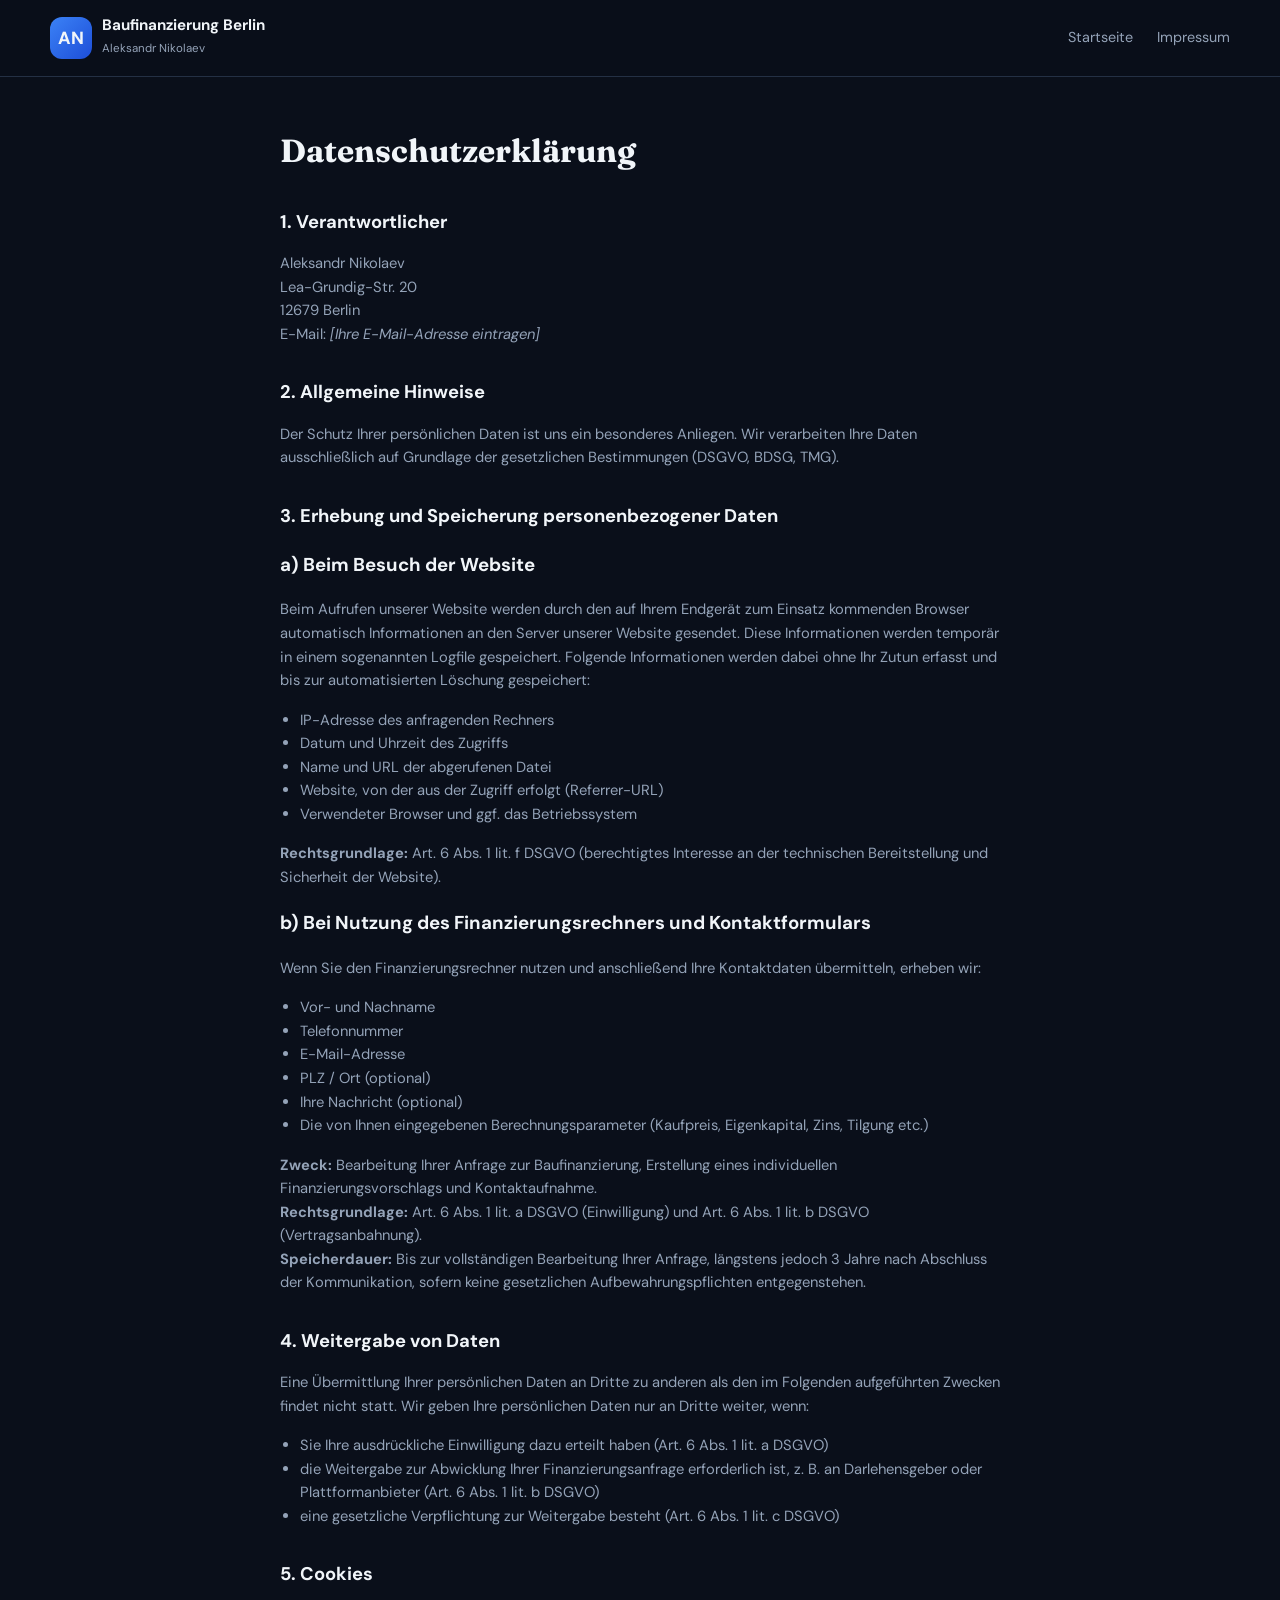
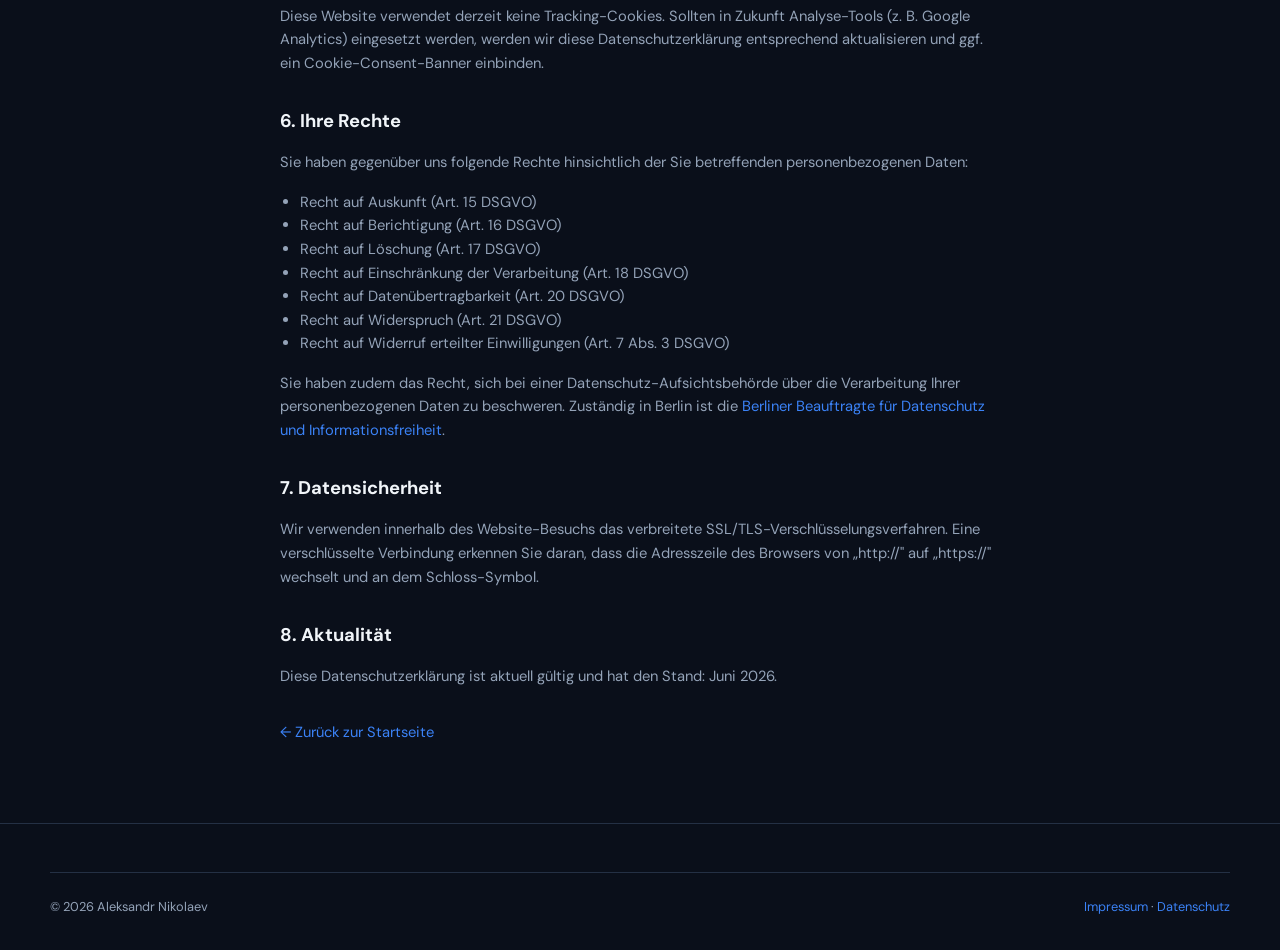
==== datenschutz.html @ 11df151f "Add Baufinanzierung Berlin landing page with calculator and SEO - Responsive landing page for Immobi" ====
<!DOCTYPE html>
<html lang="de">
<head>
  <meta charset="UTF-8">
  <meta name="viewport" content="width=device-width, initial-scale=1.0">
  <title>Datenschutzerklärung | Baufinanzierung Berlin — Aleksandr Nikolaev</title>
  <meta name="robots" content="noindex, follow">
  <link rel="canonical" href="https://www.example.de/datenschutz.html">
  <link rel="preconnect" href="https://fonts.googleapis.com">
  <link rel="preconnect" href="https://fonts.gstatic.com" crossorigin>
  <link href="https://fonts.googleapis.com/css2?family=DM+Sans:wght@400;600;700&family=Fraunces:wght@600&display=swap" rel="stylesheet">
  <link rel="stylesheet" href="css/main.css">
</head>
<body>
  <header class="site-header">
    <div class="container header-inner">
      <a href="index.html" class="logo">
        <div class="logo-mark">AN</div>
        <div class="logo-text">
          <strong>Baufinanzierung Berlin</strong>
          <span>Aleksandr Nikolaev</span>
        </div>
      </a>
      <nav class="nav">
        <a href="index.html">Startseite</a>
        <a href="impressum.html">Impressum</a>
      </nav>
    </div>
  </header>

  <main class="container legal-page">
    <h1>Datenschutzerklärung</h1>

    <h2>1. Verantwortlicher</h2>
    <p>
      Aleksandr Nikolaev<br>
      Lea-Grundig-Str. 20<br>
      12679 Berlin<br>
      E-Mail: <em>[Ihre E-Mail-Adresse eintragen]</em>
    </p>

    <h2>2. Allgemeine Hinweise</h2>
    <p>
      Der Schutz Ihrer persönlichen Daten ist uns ein besonderes Anliegen. Wir verarbeiten Ihre Daten
      ausschließlich auf Grundlage der gesetzlichen Bestimmungen (DSGVO, BDSG, TMG).
    </p>

    <h2>3. Erhebung und Speicherung personenbezogener Daten</h2>
    <h3>a) Beim Besuch der Website</h3>
    <p>
      Beim Aufrufen unserer Website werden durch den auf Ihrem Endgerät zum Einsatz kommenden Browser
      automatisch Informationen an den Server unserer Website gesendet. Diese Informationen werden
      temporär in einem sogenannten Logfile gespeichert. Folgende Informationen werden dabei ohne Ihr
      Zutun erfasst und bis zur automatisierten Löschung gespeichert:
    </p>
    <ul>
      <li>IP-Adresse des anfragenden Rechners</li>
      <li>Datum und Uhrzeit des Zugriffs</li>
      <li>Name und URL der abgerufenen Datei</li>
      <li>Website, von der aus der Zugriff erfolgt (Referrer-URL)</li>
      <li>Verwendeter Browser und ggf. das Betriebssystem</li>
    </ul>
    <p>
      <strong>Rechtsgrundlage:</strong> Art. 6 Abs. 1 lit. f DSGVO (berechtigtes Interesse an der
      technischen Bereitstellung und Sicherheit der Website).
    </p>

    <h3>b) Bei Nutzung des Finanzierungsrechners und Kontaktformulars</h3>
    <p>Wenn Sie den Finanzierungsrechner nutzen und anschließend Ihre Kontaktdaten übermitteln, erheben wir:</p>
    <ul>
      <li>Vor- und Nachname</li>
      <li>Telefonnummer</li>
      <li>E-Mail-Adresse</li>
      <li>PLZ / Ort (optional)</li>
      <li>Ihre Nachricht (optional)</li>
      <li>Die von Ihnen eingegebenen Berechnungsparameter (Kaufpreis, Eigenkapital, Zins, Tilgung etc.)</li>
    </ul>
    <p>
      <strong>Zweck:</strong> Bearbeitung Ihrer Anfrage zur Baufinanzierung, Erstellung eines
      individuellen Finanzierungsvorschlags und Kontaktaufnahme.<br>
      <strong>Rechtsgrundlage:</strong> Art. 6 Abs. 1 lit. a DSGVO (Einwilligung) und Art. 6 Abs. 1 lit. b DSGVO
      (Vertragsanbahnung).<br>
      <strong>Speicherdauer:</strong> Bis zur vollständigen Bearbeitung Ihrer Anfrage, längstens jedoch 3 Jahre
      nach Abschluss der Kommunikation, sofern keine gesetzlichen Aufbewahrungspflichten entgegenstehen.
    </p>

    <h2>4. Weitergabe von Daten</h2>
    <p>
      Eine Übermittlung Ihrer persönlichen Daten an Dritte zu anderen als den im Folgenden aufgeführten
      Zwecken findet nicht statt. Wir geben Ihre persönlichen Daten nur an Dritte weiter, wenn:
    </p>
    <ul>
      <li>Sie Ihre ausdrückliche Einwilligung dazu erteilt haben (Art. 6 Abs. 1 lit. a DSGVO)</li>
      <li>die Weitergabe zur Abwicklung Ihrer Finanzierungsanfrage erforderlich ist, z. B. an Darlehensgeber
        oder Plattformanbieter (Art. 6 Abs. 1 lit. b DSGVO)</li>
      <li>eine gesetzliche Verpflichtung zur Weitergabe besteht (Art. 6 Abs. 1 lit. c DSGVO)</li>
    </ul>

    <h2>5. Cookies</h2>
    <p>
      Diese Website verwendet derzeit keine Tracking-Cookies. Sollten in Zukunft Analyse-Tools
      (z. B. Google Analytics) eingesetzt werden, werden wir diese Datenschutzerklärung entsprechend
      aktualisieren und ggf. ein Cookie-Consent-Banner einbinden.
    </p>

    <h2>6. Ihre Rechte</h2>
    <p>Sie haben gegenüber uns folgende Rechte hinsichtlich der Sie betreffenden personenbezogenen Daten:</p>
    <ul>
      <li>Recht auf Auskunft (Art. 15 DSGVO)</li>
      <li>Recht auf Berichtigung (Art. 16 DSGVO)</li>
      <li>Recht auf Löschung (Art. 17 DSGVO)</li>
      <li>Recht auf Einschränkung der Verarbeitung (Art. 18 DSGVO)</li>
      <li>Recht auf Datenübertragbarkeit (Art. 20 DSGVO)</li>
      <li>Recht auf Widerspruch (Art. 21 DSGVO)</li>
      <li>Recht auf Widerruf erteilter Einwilligungen (Art. 7 Abs. 3 DSGVO)</li>
    </ul>
    <p>
      Sie haben zudem das Recht, sich bei einer Datenschutz-Aufsichtsbehörde über die Verarbeitung
      Ihrer personenbezogenen Daten zu beschweren. Zuständig in Berlin ist die
      <a href="https://www.datenschutz-berlin.de/" target="_blank" rel="noopener">Berliner Beauftragte für Datenschutz und Informationsfreiheit</a>.
    </p>

    <h2>7. Datensicherheit</h2>
    <p>
      Wir verwenden innerhalb des Website-Besuchs das verbreitete SSL/TLS-Verschlüsselungsverfahren.
      Eine verschlüsselte Verbindung erkennen Sie daran, dass die Adresszeile des Browsers von
      „http://" auf „https://" wechselt und an dem Schloss-Symbol.
    </p>

    <h2>8. Aktualität</h2>
    <p>Diese Datenschutzerklärung ist aktuell gültig und hat den Stand: Juni 2026.</p>

    <p style="margin-top:2rem"><a href="index.html">← Zurück zur Startseite</a></p>
  </main>

  <footer class="site-footer">
    <div class="container footer-bottom">
      <span>© 2026 Aleksandr Nikolaev</span>
      <span><a href="impressum.html">Impressum</a> · <a href="datenschutz.html">Datenschutz</a></span>
    </div>
  </footer>
</body>
</html>
---- css/main.css ----
/* Baufinanzierung Berlin — Landing Page */

:root {
  --bg: #0a0f1a;
  --bg-card: #111827;
  --bg-elevated: #1a2332;
  --border: #243044;
  --text: #f1f5f9;
  --text-muted: #94a3b8;
  --accent: #3b82f6;
  --accent-hover: #2563eb;
  --gold: #d4a853;
  --gold-soft: rgba(212, 168, 83, 0.15);
  --success: #22c55e;
  --radius: 14px;
  --radius-sm: 10px;
  --shadow: 0 20px 50px rgba(0, 0, 0, 0.35);
  --font: 'DM Sans', system-ui, -apple-system, sans-serif;
  --font-display: 'Fraunces', Georgia, serif;
  --max: 1180px;
}

*,
*::before,
*::after {
  box-sizing: border-box;
}

html {
  scroll-behavior: smooth;
}

body {
  margin: 0;
  font-family: var(--font);
  background: var(--bg);
  color: var(--text);
  line-height: 1.6;
  -webkit-font-smoothing: antialiased;
}

img {
  max-width: 100%;
  height: auto;
}

a {
  color: var(--accent);
  text-decoration: none;
}

a:hover {
  text-decoration: underline;
}

.container {
  width: min(100% - 2rem, var(--max));
  margin-inline: auto;
}

/* Header */
.site-header {
  position: sticky;
  top: 0;
  z-index: 100;
  background: rgba(10, 15, 26, 0.92);
  backdrop-filter: blur(12px);
  border-bottom: 1px solid var(--border);
}

.header-inner {
  display: flex;
  align-items: center;
  justify-content: space-between;
  padding: 1rem 0;
  gap: 1rem;
}

.logo {
  display: flex;
  align-items: center;
  gap: 0.65rem;
  text-decoration: none;
  color: var(--text);
}

.logo-mark {
  width: 42px;
  height: 42px;
  border-radius: 12px;
  background: linear-gradient(135deg, var(--accent), #1d4ed8);
  display: grid;
  place-items: center;
  font-weight: 800;
  font-size: 1.1rem;
}

.logo-text strong {
  display: block;
  font-size: 0.95rem;
  line-height: 1.2;
}

.logo-text span {
  font-size: 0.72rem;
  color: var(--text-muted);
}

.nav {
  display: flex;
  align-items: center;
  gap: 1.5rem;
}

.nav a {
  color: var(--text-muted);
  font-size: 0.9rem;
  text-decoration: none;
  transition: color 0.2s;
}

.nav a:hover {
  color: var(--text);
  text-decoration: none;
}

.btn {
  display: inline-flex;
  align-items: center;
  justify-content: center;
  gap: 0.5rem;
  padding: 0.85rem 1.4rem;
  border-radius: var(--radius-sm);
  font-weight: 700;
  font-size: 0.95rem;
  border: none;
  cursor: pointer;
  transition: transform 0.15s, background 0.2s, box-shadow 0.2s;
  text-decoration: none;
  font-family: inherit;
}

.btn:hover {
  text-decoration: none;
  transform: translateY(-1px);
}

.btn-primary {
  background: linear-gradient(135deg, var(--accent), #1d4ed8);
  color: #fff;
  box-shadow: 0 8px 24px rgba(59, 130, 246, 0.35);
}

.btn-primary:hover {
  background: linear-gradient(135deg, var(--accent-hover), #1e40af);
}

.btn-gold {
  background: linear-gradient(135deg, var(--gold), #b8862e);
  color: #0a0f1a;
  box-shadow: 0 8px 24px rgba(212, 168, 83, 0.25);
}

.btn-outline {
  background: transparent;
  color: var(--text);
  border: 1px solid var(--border);
}

.btn-block {
  width: 100%;
}

.menu-toggle {
  display: none;
  background: none;
  border: none;
  color: var(--text);
  font-size: 1.5rem;
  cursor: pointer;
}

/* Hero */
.hero {
  padding: 3.5rem 0 4rem;
  position: relative;
  overflow: hidden;
}

.hero::before {
  content: '';
  position: absolute;
  inset: 0;
  background:
    radial-gradient(ellipse 80% 60% at 70% -10%, rgba(59, 130, 246, 0.18), transparent),
    radial-gradient(ellipse 50% 40% at 10% 80%, rgba(212, 168, 83, 0.08), transparent);
  pointer-events: none;
}

.hero-grid {
  display: grid;
  grid-template-columns: 1fr 1.05fr;
  gap: 3rem;
  align-items: start;
  position: relative;
}

.hero-badge {
  display: inline-flex;
  align-items: center;
  gap: 0.5rem;
  padding: 0.4rem 0.85rem;
  border-radius: 999px;
  background: var(--gold-soft);
  border: 1px solid rgba(212, 168, 83, 0.3);
  color: var(--gold);
  font-size: 0.8rem;
  font-weight: 600;
  margin-bottom: 1.25rem;
}

.hero h1 {
  font-family: var(--font-display);
  font-size: clamp(2rem, 4.5vw, 3.1rem);
  line-height: 1.12;
  margin: 0 0 1rem;
  font-weight: 600;
  letter-spacing: -0.02em;
}

.hero h1 em {
  font-style: normal;
  color: var(--gold);
}

.hero-lead {
  font-size: 1.1rem;
  color: var(--text-muted);
  margin: 0 0 1.75rem;
  max-width: 34rem;
}

.trust-row {
  display: flex;
  flex-wrap: wrap;
  gap: 1rem;
  margin-bottom: 2rem;
}

.trust-item {
  display: flex;
  align-items: center;
  gap: 0.5rem;
  font-size: 0.85rem;
  color: var(--text-muted);
}

.trust-item svg {
  flex-shrink: 0;
  color: var(--success);
}

.hero-cta {
  display: flex;
  flex-wrap: wrap;
  gap: 0.75rem;
}

/* Calculator card */
.calc-card {
  background: linear-gradient(180deg, var(--bg-card) 0%, var(--bg-elevated) 100%);
  border: 1px solid var(--border);
  border-radius: var(--radius);
  padding: 1.5rem;
  box-shadow: var(--shadow);
}

.calc-card h2 {
  margin: 0 0 0.35rem;
  font-size: 1.25rem;
}

.calc-subtitle {
  margin: 0 0 1.25rem;
  font-size: 0.85rem;
  color: var(--text-muted);
}

.calc-tabs {
  display: flex;
  gap: 0.5rem;
  margin-bottom: 1.25rem;
}

.calc-tab {
  flex: 1;
  padding: 0.6rem;
  border-radius: var(--radius-sm);
  border: 1px solid var(--border);
  background: transparent;
  color: var(--text-muted);
  font-family: inherit;
  font-size: 0.82rem;
  font-weight: 600;
  cursor: pointer;
  transition: all 0.2s;
}

.calc-tab.active {
  background: var(--accent);
  border-color: var(--accent);
  color: #fff;
}

.field-grid {
  display: grid;
  grid-template-columns: 1fr 1fr;
  gap: 0.85rem;
}

.field {
  display: flex;
  flex-direction: column;
  gap: 0.35rem;
}

.field.full {
  grid-column: 1 / -1;
}

.field label {
  font-size: 0.78rem;
  font-weight: 600;
  color: var(--text-muted);
  text-transform: uppercase;
  letter-spacing: 0.04em;
}

.field input,
.field select,
.field textarea {
  width: 100%;
  padding: 0.75rem 0.9rem;
  border-radius: var(--radius-sm);
  border: 1px solid var(--border);
  background: var(--bg);
  color: var(--text);
  font-family: inherit;
  font-size: 1rem;
  transition: border-color 0.2s, box-shadow 0.2s;
}

.field input:focus,
.field select:focus,
.field textarea:focus {
  outline: none;
  border-color: var(--accent);
  box-shadow: 0 0 0 3px rgba(59, 130, 246, 0.2);
}

.field-hint {
  font-size: 0.72rem;
  color: var(--text-muted);
}

.input-suffix {
  position: relative;
}

.input-suffix input {
  padding-right: 2.5rem;
}

.input-suffix::after {
  content: attr(data-suffix);
  position: absolute;
  right: 0.9rem;
  top: 50%;
  transform: translateY(-50%);
  color: var(--text-muted);
  font-size: 0.9rem;
  pointer-events: none;
}

.range-value {
  display: flex;
  justify-content: space-between;
  font-size: 0.8rem;
  color: var(--text-muted);
  margin-top: 0.25rem;
}

input[type='range'] {
  width: 100%;
  accent-color: var(--accent);
}

/* Results */
.calc-results {
  margin-top: 1.25rem;
  padding: 1.1rem;
  border-radius: var(--radius-sm);
  background: rgba(59, 130, 246, 0.08);
  border: 1px solid rgba(59, 130, 246, 0.2);
  display: none;
}

.calc-results.visible {
  display: block;
  animation: fadeUp 0.4s ease;
}

@keyframes fadeUp {
  from {
    opacity: 0;
    transform: translateY(8px);
  }
  to {
    opacity: 1;
    transform: translateY(0);
  }
}

.result-highlight {
  text-align: center;
  margin-bottom: 1rem;
}

.result-highlight .label {
  font-size: 0.8rem;
  color: var(--text-muted);
  text-transform: uppercase;
  letter-spacing: 0.06em;
}

.result-highlight .value {
  font-family: var(--font-display);
  font-size: 2.4rem;
  font-weight: 700;
  color: var(--gold);
  line-height: 1.1;
}

.result-grid {
  display: grid;
  grid-template-columns: repeat(3, 1fr);
  gap: 0.75rem;
}

.result-item {
  text-align: center;
  padding: 0.65rem;
  background: var(--bg);
  border-radius: 8px;
}

.result-item .val {
  font-weight: 700;
  font-size: 1rem;
}

.result-item .lbl {
  font-size: 0.7rem;
  color: var(--text-muted);
}

/* Lead form inside calculator */
.lead-section {
  margin-top: 1.25rem;
  padding-top: 1.25rem;
  border-top: 1px solid var(--border);
  display: none;
}

.lead-section.visible {
  display: block;
  animation: fadeUp 0.4s ease;
}

.lead-section h3 {
  margin: 0 0 0.35rem;
  font-size: 1.05rem;
}

.lead-section p {
  margin: 0 0 1rem;
  font-size: 0.88rem;
  color: var(--text-muted);
}

.consent {
  display: flex;
  gap: 0.65rem;
  align-items: flex-start;
  font-size: 0.78rem;
  color: var(--text-muted);
  margin: 0.85rem 0;
}

.consent input {
  margin-top: 0.2rem;
  accent-color: var(--accent);
}

.form-error {
  color: #f87171;
  font-size: 0.8rem;
  margin-top: 0.5rem;
  display: none;
}

.form-error.visible {
  display: block;
}

.form-success {
  display: none;
  text-align: center;
  padding: 2rem 1rem;
}

.form-success.visible {
  display: block;
  animation: fadeUp 0.4s ease;
}

.form-success svg {
  color: var(--success);
  margin-bottom: 0.75rem;
}

/* Sections */
section {
  padding: 4rem 0;
}

.section-label {
  font-size: 0.75rem;
  font-weight: 700;
  text-transform: uppercase;
  letter-spacing: 0.1em;
  color: var(--accent);
  margin-bottom: 0.5rem;
}

.section-title {
  font-family: var(--font-display);
  font-size: clamp(1.6rem, 3vw, 2.2rem);
  margin: 0 0 0.75rem;
  font-weight: 600;
}

.section-lead {
  color: var(--text-muted);
  max-width: 38rem;
  margin: 0 0 2.5rem;
}

.bg-alt {
  background: var(--bg-card);
  border-block: 1px solid var(--border);
}

/* Steps */
.steps-grid {
  display: grid;
  grid-template-columns: repeat(4, 1fr);
  gap: 1.25rem;
}

.step-card {
  padding: 1.5rem;
  border-radius: var(--radius);
  border: 1px solid var(--border);
  background: var(--bg);
  position: relative;
}

.step-num {
  width: 36px;
  height: 36px;
  border-radius: 10px;
  background: var(--accent);
  color: #fff;
  display: grid;
  place-items: center;
  font-weight: 800;
  font-size: 0.9rem;
  margin-bottom: 1rem;
}

.step-card h3 {
  margin: 0 0 0.5rem;
  font-size: 1rem;
}

.step-card p {
  margin: 0;
  font-size: 0.88rem;
  color: var(--text-muted);
}

/* Benefits */
.benefits-grid {
  display: grid;
  grid-template-columns: repeat(3, 1fr);
  gap: 1.25rem;
}

.benefit-card {
  padding: 1.5rem;
  border-radius: var(--radius);
  border: 1px solid var(--border);
  background: var(--bg-elevated);
}

.benefit-icon {
  width: 44px;
  height: 44px;
  border-radius: 12px;
  background: rgba(59, 130, 246, 0.12);
  display: grid;
  place-items: center;
  margin-bottom: 1rem;
  font-size: 1.3rem;
}

.benefit-card h3 {
  margin: 0 0 0.5rem;
  font-size: 1rem;
}

.benefit-card p {
  margin: 0;
  font-size: 0.88rem;
  color: var(--text-muted);
}

/* FAQ */
.faq-list {
  max-width: 720px;
}

.faq-item {
  border-bottom: 1px solid var(--border);
}

.faq-question {
  width: 100%;
  padding: 1.15rem 0;
  background: none;
  border: none;
  color: var(--text);
  font-family: inherit;
  font-size: 1rem;
  font-weight: 600;
  text-align: left;
  cursor: pointer;
  display: flex;
  justify-content: space-between;
  align-items: center;
  gap: 1rem;
}

.faq-question::after {
  content: '+';
  font-size: 1.3rem;
  color: var(--accent);
  transition: transform 0.2s;
}

.faq-item.open .faq-question::after {
  transform: rotate(45deg);
}

.faq-answer {
  max-height: 0;
  overflow: hidden;
  transition: max-height 0.3s ease;
}

.faq-item.open .faq-answer {
  max-height: 300px;
}

.faq-answer p {
  margin: 0 0 1.15rem;
  color: var(--text-muted);
  font-size: 0.92rem;
}

/* CTA band */
.cta-band {
  padding: 3rem;
  border-radius: var(--radius);
  background: linear-gradient(135deg, #1e3a5f 0%, #0f2744 50%, #1a2332 100%);
  border: 1px solid var(--border);
  text-align: center;
}

.cta-band h2 {
  font-family: var(--font-display);
  font-size: 1.8rem;
  margin: 0 0 0.75rem;
}

.cta-band p {
  color: var(--text-muted);
  margin: 0 0 1.5rem;
}

/* Footer */
.site-footer {
  padding: 3rem 0 2rem;
  border-top: 1px solid var(--border);
}

.footer-grid {
  display: grid;
  grid-template-columns: 2fr 1fr 1fr;
  gap: 2rem;
  margin-bottom: 2rem;
}

.footer-grid h4 {
  margin: 0 0 0.75rem;
  font-size: 0.85rem;
  text-transform: uppercase;
  letter-spacing: 0.06em;
  color: var(--text-muted);
}

.footer-grid p,
.footer-grid li {
  font-size: 0.88rem;
  color: var(--text-muted);
  margin: 0;
}

.footer-links {
  list-style: none;
  padding: 0;
  margin: 0;
}

.footer-links li {
  margin-bottom: 0.4rem;
}

.footer-bottom {
  padding-top: 1.5rem;
  border-top: 1px solid var(--border);
  display: flex;
  flex-wrap: wrap;
  justify-content: space-between;
  gap: 0.75rem;
  font-size: 0.8rem;
  color: var(--text-muted);
}

.legal-note {
  font-size: 0.75rem;
  color: var(--text-muted);
  margin-top: 1rem;
  line-height: 1.5;
}

/* Legal pages */
.legal-page {
  padding: 3rem 0 4rem;
  max-width: 720px;
}

.legal-page h1 {
  font-family: var(--font-display);
  font-size: 2rem;
  margin: 0 0 1.5rem;
}

.legal-page h2 {
  font-size: 1.15rem;
  margin: 2rem 0 0.75rem;
}

.legal-page p,
.legal-page li {
  color: var(--text-muted);
  font-size: 0.92rem;
}

.legal-page ul {
  padding-left: 1.25rem;
}

/* Mobile */
@media (max-width: 900px) {
  .hero-grid {
    grid-template-columns: 1fr;
  }

  .steps-grid {
    grid-template-columns: 1fr 1fr;
  }

  .benefits-grid {
    grid-template-columns: 1fr;
  }

  .footer-grid {
    grid-template-columns: 1fr;
  }

  .result-grid {
    grid-template-columns: 1fr;
  }
}

@media (max-width: 640px) {
  .nav {
    display: none;
    position: absolute;
    top: 100%;
    left: 0;
    right: 0;
    flex-direction: column;
    background: var(--bg-card);
    border-bottom: 1px solid var(--border);
    padding: 1rem;
  }

  .nav.open {
    display: flex;
  }

  .menu-toggle {
    display: block;
  }

  .field-grid {
    grid-template-columns: 1fr;
  }

  .steps-grid {
    grid-template-columns: 1fr;
  }

  .hero {
    padding-top: 2rem;
  }
}

@media (prefers-reduced-motion: reduce) {
  *,
  *::before,
  *::after {
    animation-duration: 0.01ms !important;
    transition-duration: 0.01ms !important;
  }
}
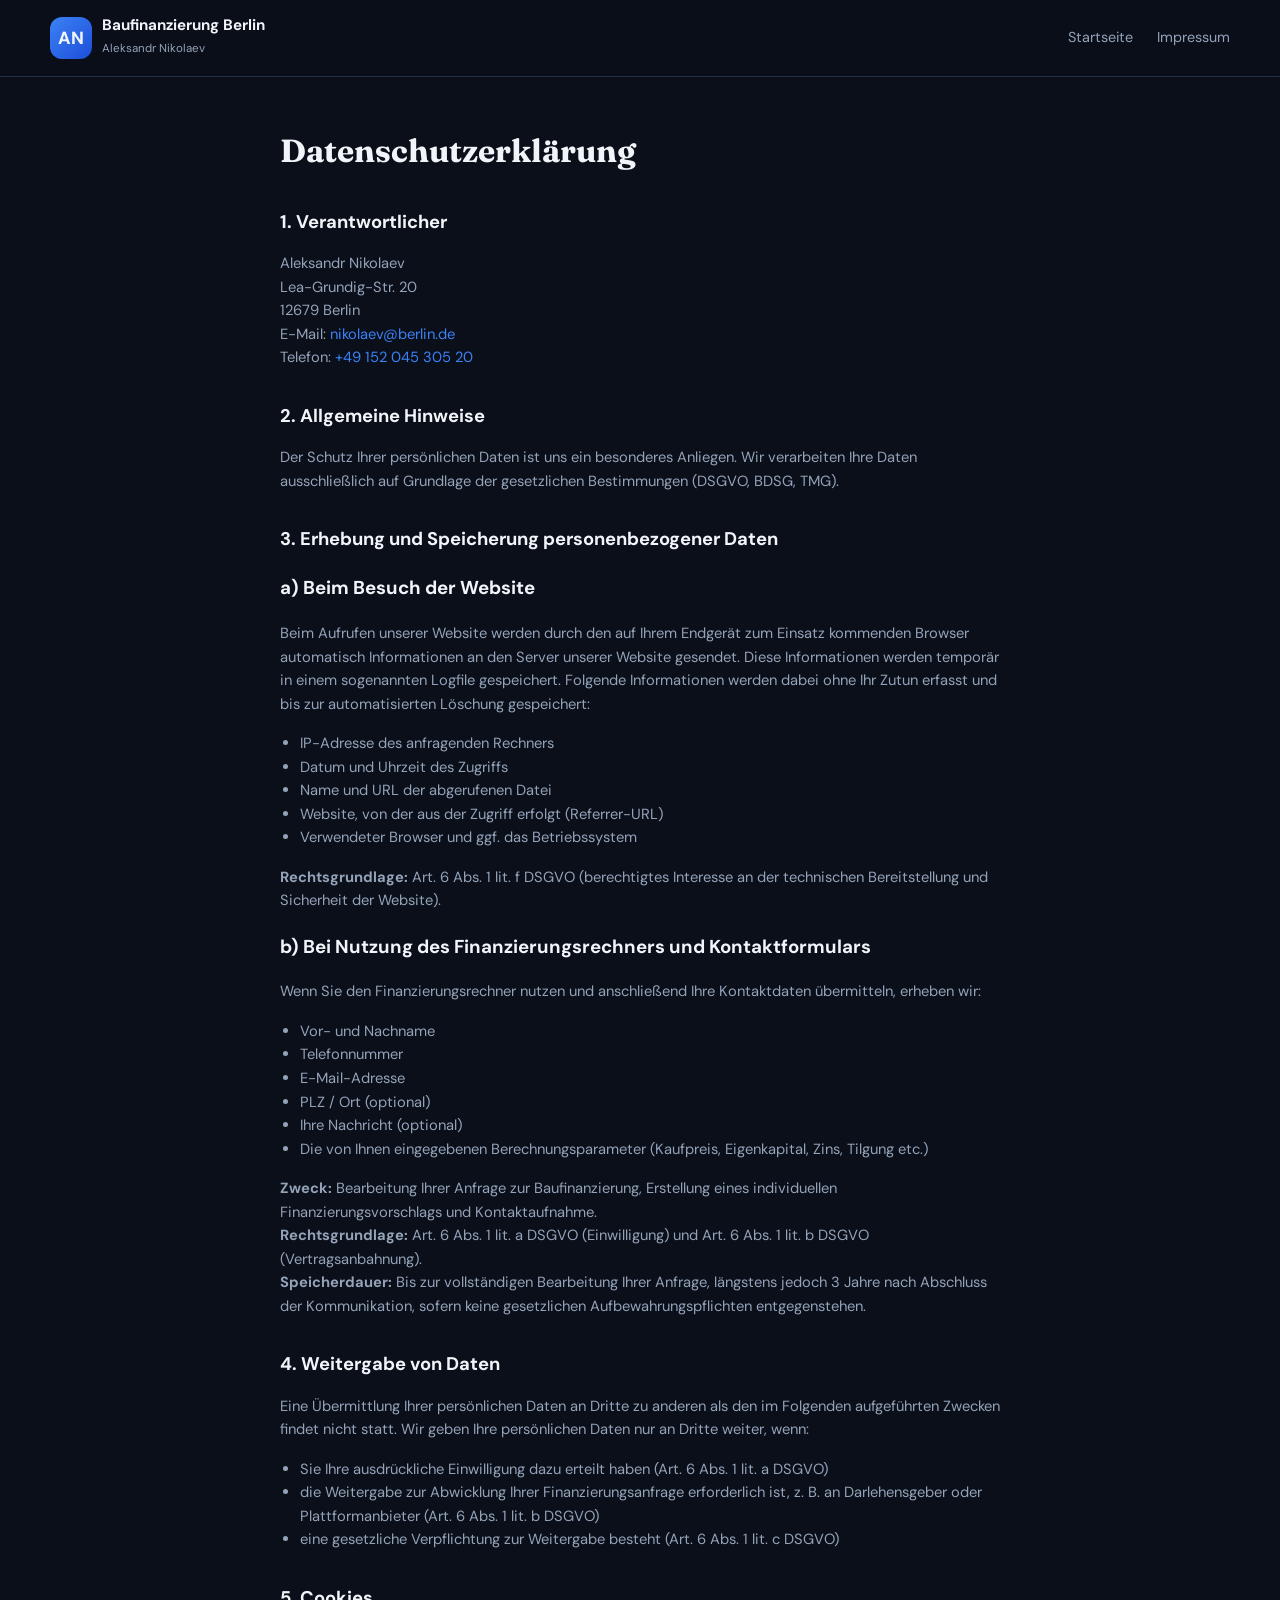
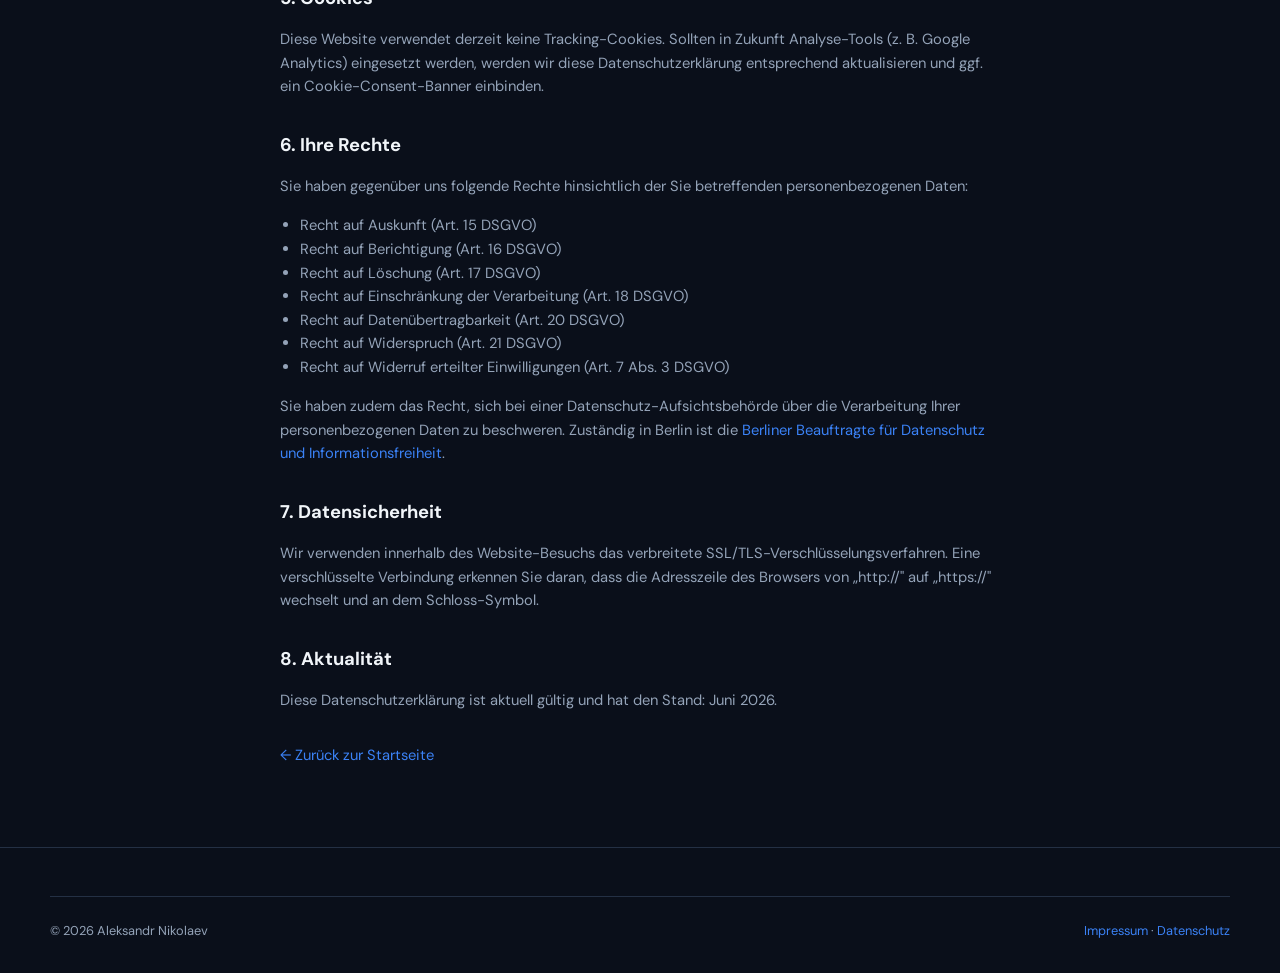
==== commit 9e76ba89: "Add contact details and complete Impressum from IHK/insurance docs - Phone: +49 152 045 305 20 - Ema" ====
--- a/datenschutz.html
+++ b/datenschutz.html
@@ -5,7 +5,7 @@
   <meta name="viewport" content="width=device-width, initial-scale=1.0">
   <title>Datenschutzerklärung | Baufinanzierung Berlin — Aleksandr Nikolaev</title>
   <meta name="robots" content="noindex, follow">
-  <link rel="canonical" href="https://www.example.de/datenschutz.html">
+  <link rel="canonical" href="https://nikolaev.berlin.de/datenschutz.html">
   <link rel="preconnect" href="https://fonts.googleapis.com">
   <link rel="preconnect" href="https://fonts.gstatic.com" crossorigin>
   <link href="https://fonts.googleapis.com/css2?family=DM+Sans:wght@400;600;700&family=Fraunces:wght@600&display=swap" rel="stylesheet">
@@ -36,7 +36,8 @@
       Aleksandr Nikolaev<br>
       Lea-Grundig-Str. 20<br>
       12679 Berlin<br>
-      E-Mail: <em>[Ihre E-Mail-Adresse eintragen]</em>
+      E-Mail: <a href="mailto:nikolaev@berlin.de">nikolaev@berlin.de</a><br>
+      Telefon: <a href="tel:+4915204530520">+49 152 045 305 20</a>
     </p>
 
     <h2>2. Allgemeine Hinweise</h2>
